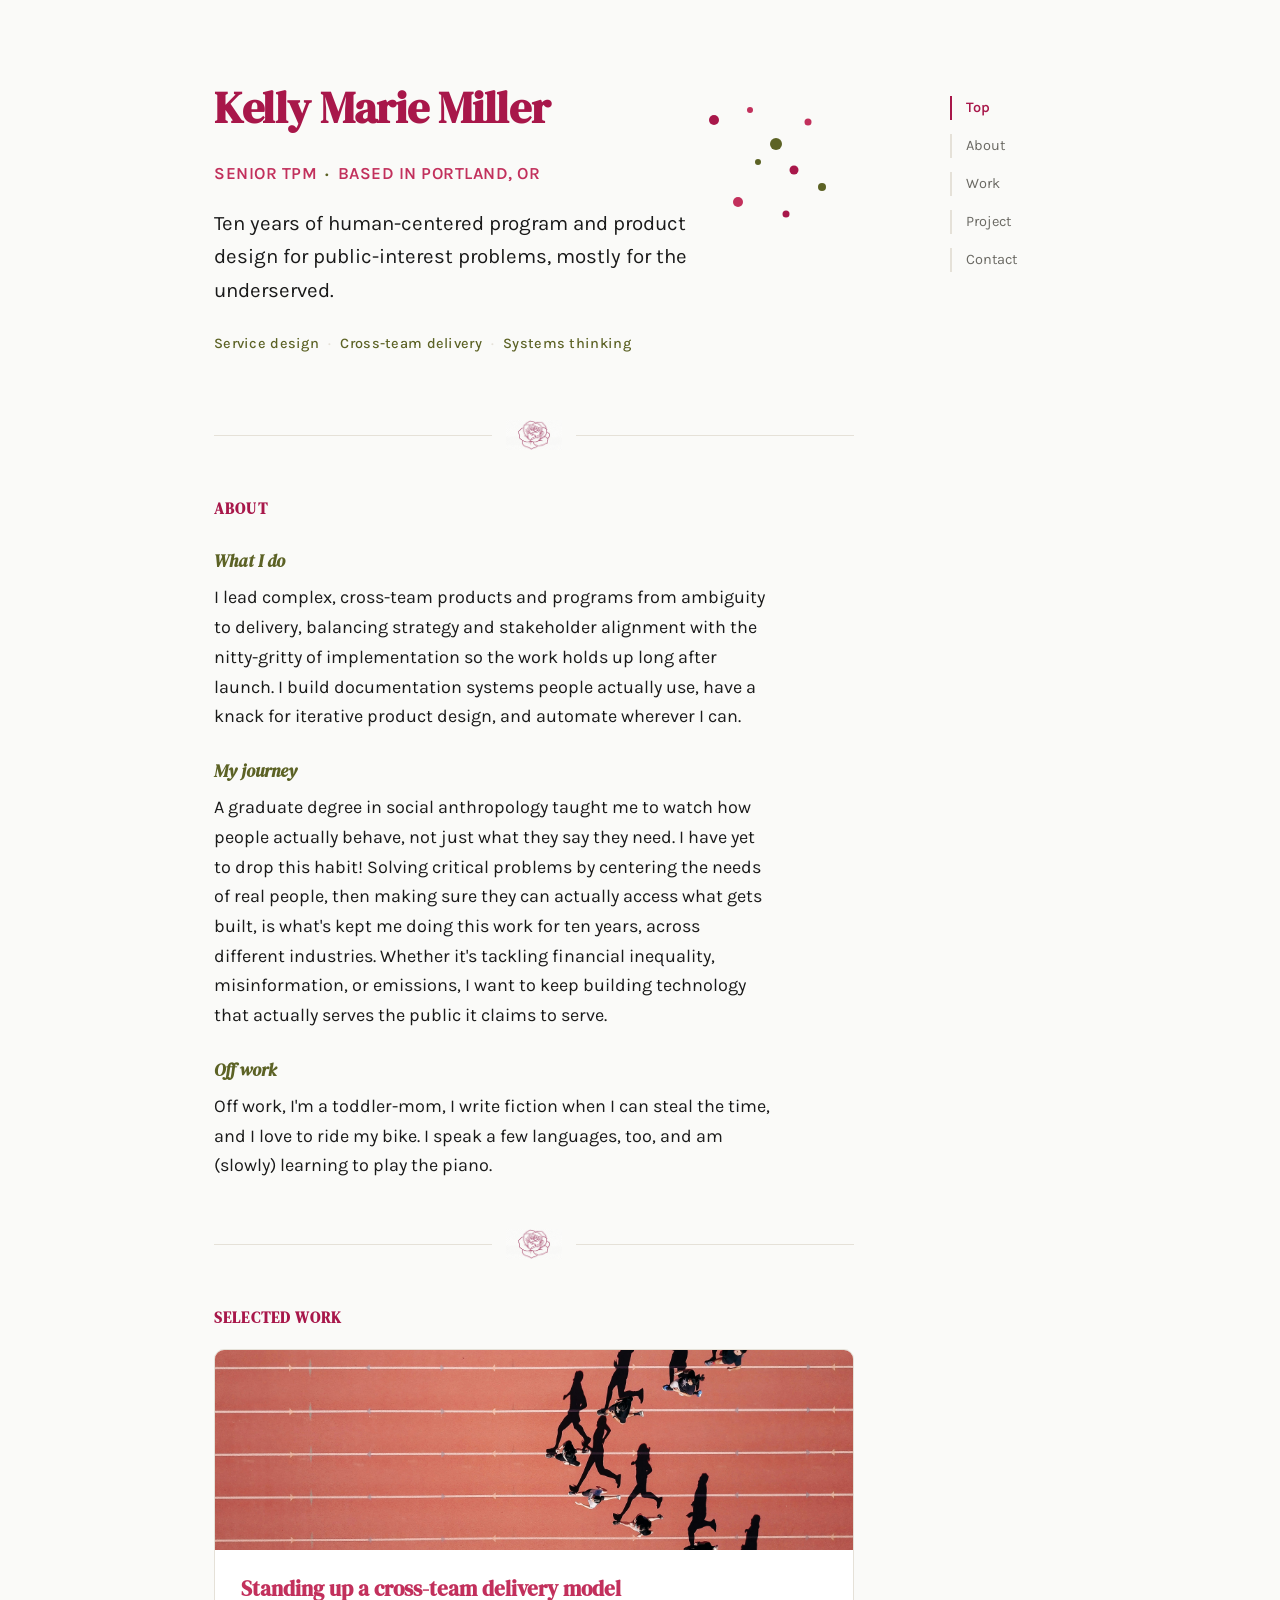
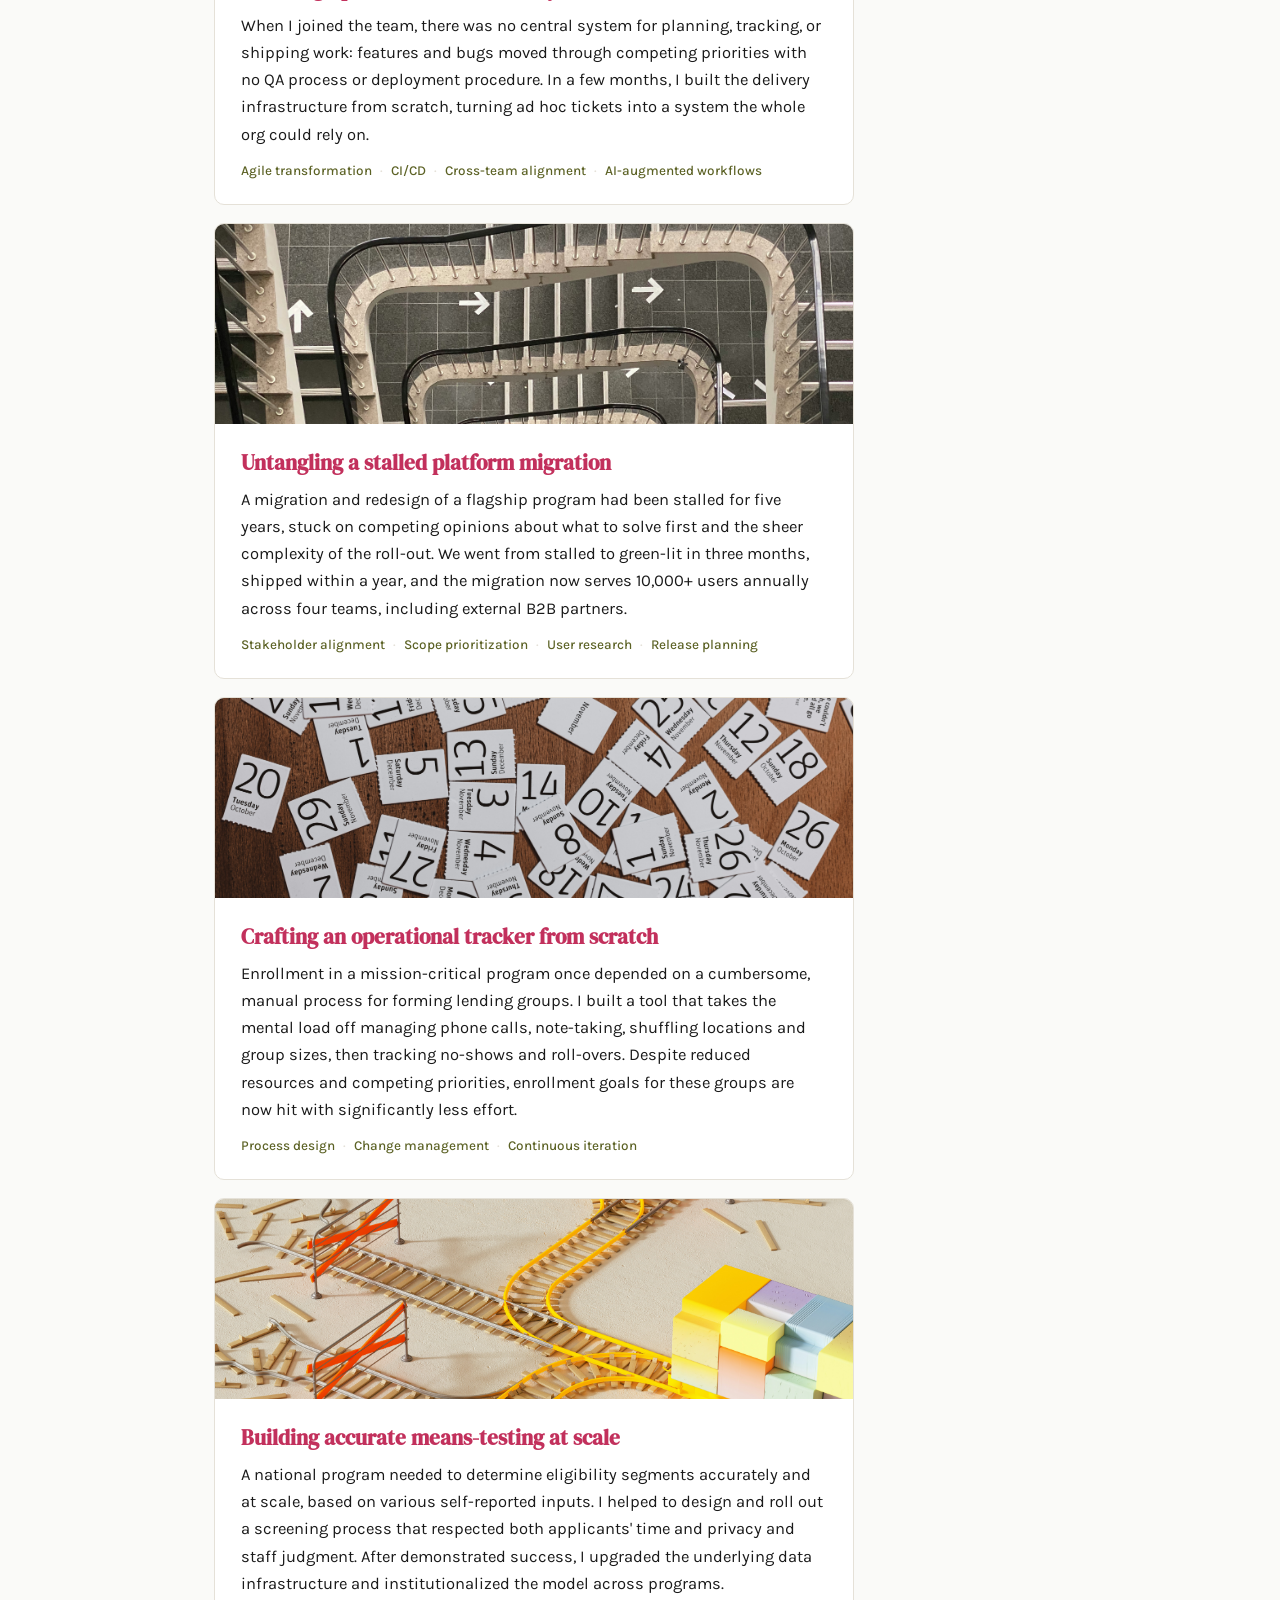
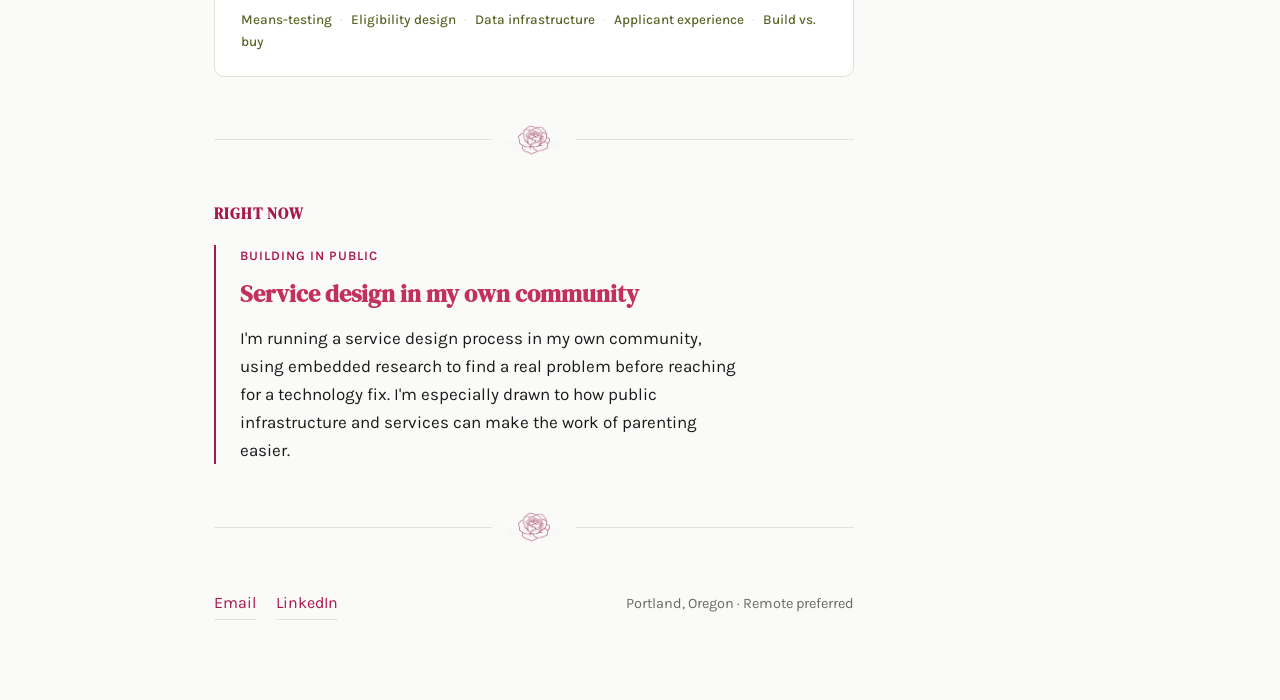
==== index.html @ aba67809 "Initial portfolio site" ====
<!DOCTYPE html>
<html lang="en">
<head>
  <meta charset="UTF-8">
  <meta name="viewport" content="width=device-width, initial-scale=1.0">
  <title>Kelly Marie Miller — Senior Technical Program Manager</title>
  <meta name="description" content="Senior Technical Program Manager specializing in civic tech, climate, and education. Based in Portland, Oregon.">

  <!-- Fonts -->
  <link rel="preconnect" href="https://fonts.googleapis.com">
  <link rel="preconnect" href="https://fonts.gstatic.com" crossorigin>
  <link href="https://fonts.googleapis.com/css2?family=DM+Serif+Display:ital@0;1&family=Karla:wght@400;500;600&display=swap" rel="stylesheet">

  <!-- Design tokens (colors, fonts, spacing) — edit this to retheme -->
  <link rel="stylesheet" href="css/tokens.css">

  <!-- Component styles — do not edit for content changes -->
  <link rel="stylesheet" href="css/styles.css">
</head>
<body>

<div class="layout-wrap">

  <!-- Main content -->
  <div class="page">

    <!-- Hero -->
    <section id="top" class="hero">

      <!-- Dot-connect animation -->
      <div class="hero-visual-slot" aria-hidden="true">
        <svg viewBox="0 0 160 150" fill="none" id="sketch-svg">
          <path id="sketch-path"
            d="M 16 28 L 52 18 L 78 52 L 110 30 L 96 78 L 60 70 L 40 110 L 88 122 L 124 95"
            fill="none" stroke="#A8174A" stroke-width="2" stroke-linecap="round" stroke-linejoin="round"
            stroke-dasharray="520" stroke-dashoffset="520"></path>
          <circle cx="16"  cy="28"  r="5"   fill="#A8174A"></circle>
          <circle cx="52"  cy="18"  r="3"   fill="#C2305C"></circle>
          <circle cx="78"  cy="52"  r="6"   fill="#5C6225"></circle>
          <circle cx="110" cy="30"  r="3.5" fill="#C2305C"></circle>
          <circle cx="96"  cy="78"  r="4.5" fill="#A8174A"></circle>
          <circle cx="60"  cy="70"  r="3"   fill="#5C6225"></circle>
          <circle cx="40"  cy="110" r="5"   fill="#C2305C"></circle>
          <circle cx="88"  cy="122" r="3.5" fill="#A8174A"></circle>
          <circle cx="124" cy="95"  r="4"   fill="#5C6225"></circle>
        </svg>
      </div>

      <div class="hero-text">
        <div class="hero-name"       id="hero-name"></div>
        <div class="hero-identity"   id="hero-identity"></div>
        <div class="hero-line"       id="hero-line"></div>
        <div class="hero-keywords"   id="hero-keywords"></div>
      </div>
    </section>

    <div class="rose-divider">
      <div class="rule-line"></div>
      <img src="assets/images/rose-divider.png" height="48" alt="" aria-hidden="true">
      <div class="rule-line"></div>
    </div>

    <!-- About -->
    <section id="about" class="section about-block">
      <div class="section-eyebrow">About</div>
      <div class="sub-eyebrow">What I do</div>
      <p id="about-what"></p>
      <div class="sub-eyebrow">My journey</div>
      <p id="about-journey"></p>
      <div class="sub-eyebrow">Off work</div>
      <p id="about-offwork"></p>
    </section>

    <div class="rose-divider">
      <div class="rule-line"></div>
      <img src="assets/images/rose-divider.png" height="48" alt="" aria-hidden="true">
      <div class="rule-line"></div>
    </div>

    <!-- Work -->
    <section id="work" class="section">
      <div class="section-eyebrow">Selected work</div>
      <div class="case-list" id="case-list"></div>
    </section>

    <div class="rose-divider">
      <div class="rule-line"></div>
      <img src="assets/images/rose-divider.png" height="48" alt="" aria-hidden="true">
      <div class="rule-line"></div>
    </div>

    <!-- Project -->
    <section id="project" class="section">
      <div class="section-eyebrow">Right now</div>
      <div class="project-block">
        <div class="project-label" id="project-label"></div>
        <div class="project-title" id="project-title"></div>
        <div class="project-desc"  id="project-desc"></div>
      </div>
    </section>

    <div class="rose-divider">
      <div class="rule-line"></div>
      <img src="assets/images/rose-divider.png" height="48" alt="" aria-hidden="true">
      <div class="rule-line"></div>
    </div>

    <!-- Footer -->
    <section id="contact" class="footer">
      <div class="footer-links">
        <a id="footer-email"    href="#">Email</a>
        <a id="footer-linkedin" href="#" target="_blank" rel="noopener">LinkedIn</a>
      </div>
      <div class="footer-note" id="footer-note"></div>
    </section>

  </div>

  <!-- Side nav -->
  <nav class="side-nav" aria-label="Page sections">
    <div class="side-nav-inner">
      <a href="#top"     data-target="top"     class="current">Top</a>
      <a href="#about"   data-target="about">About</a>
      <a href="#work"    data-target="work">Work</a>
      <a href="#project" data-target="project">Project</a>
      <a href="#contact" data-target="contact">Contact</a>
    </div>
  </nav>

</div>

<!-- Modal -->
<div class="modal-overlay" id="modal-overlay" role="dialog" aria-modal="true" aria-labelledby="modal-title">
  <div class="modal">
    <button class="modal-close" id="modal-close" aria-label="Close">&times;</button>
    <div class="modal-image" id="modal-image">image or diagram</div>
    <div class="modal-body">
      <div class="modal-title"   id="modal-title"></div>
      <div class="modal-context" id="modal-context"></div>
      <div class="modal-outcome" id="modal-outcome"></div>
      <ul  class="modal-details" id="modal-details"></ul>
      <div class="modal-tags"    id="modal-tags"></div>
    </div>
  </div>
</div>

<!-- Content: edit this file to update all copy -->
<script src="js/content.js"></script>

<!-- App logic: do not edit -->
<script src="js/main.js"></script>

</body>
</html>
---- css/tokens.css ----
/*
  tokens.css
  ──────────
  All design decisions live here.
  Edit this file to update colors, fonts, or spacing across the entire site.
  Never edit values directly in styles.css.

  Color system: three-tier hierarchy encodes structural meaning, not decoration.
    accent-1  Top-level section headers (About, Selected Work, Right Now)
    accent-2  Nested headers (case titles, project title, hero identity line)
    accent-3  Sub-headers and inline keywords (What I do, tags, keywords)
    text      Body prose — always near-black, never colored
    text-muted  Supporting labels, context lines, footer note
*/

:root {
  /* Background */
  --bg:           #FAFAF8;  /* warm paper white */
  --card-bg:      #FFFFFF;

  /* Text */
  --text:         #1A1A1A;  /* near-black, 16.65:1 contrast on --bg */
  --text-muted:   #6B6A64;  /* 5.19:1 contrast on --bg */
  --hairline:     #E5E1D8;  /* borders, dividers */

  /* Accent tiers — all pass WCAG AA (4.5:1) on --bg */
  --accent-1:     #A8174A;  /* raspberry, primary    — 5.76:1 */
  --accent-2:     #C2305C;  /* raspberry mid, secondary — 4.55:1 */
  --accent-3:     #5C6225;  /* muted olive, tertiary  — 6.22:1 */

  /* Typography */
  --font-display: 'DM Serif Display', serif;
  --font-body:    'Karla', sans-serif;

  /* Spacing scale */
  --space-xs:     8px;
  --space-sm:     16px;
  --space-md:     24px;
  --space-lg:     48px;
  --space-xl:     72px;

  /* Layout */
  --max-width:    900px;
  --content-width: 680px;
}
---- css/styles.css ----
/*
  styles.css
  ──────────
  Layout and component styles.
  All values reference tokens from tokens.css.
  Do not hardcode colors, fonts, or spacing here.
*/

/* ── Reset ─────────────────────────────────────────────── */
*, *::before, *::after { margin: 0; padding: 0; box-sizing: border-box; }

/* ── Base ───────────────────────────────────────────────── */
body {
  background: var(--bg);
  color: var(--text);
  font-family: var(--font-body);
  line-height: 1.65;
}

/* ── Layout ─────────────────────────────────────────────── */
.layout-wrap {
  max-width: var(--max-width);
  margin: 0 auto;
  display: flex;
  gap: var(--space-xl);
}

.page {
  flex: 1;
  min-width: 0;
  padding: 0 var(--space-md);
}

/* ── Side nav ───────────────────────────────────────────── */
.side-nav {
  width: 140px;
  flex-shrink: 0;
  padding-top: 96px;
}

.side-nav-inner {
  position: sticky;
  top: 24px;
  display: flex;
  flex-direction: column;
  gap: 14px;
}

.side-nav a {
  font-size: 14.5px;
  color: var(--text-muted);
  text-decoration: none;
  padding-left: 14px;
  border-left: 2px solid var(--hairline);
  transition: color 0.2s ease, border-color 0.2s ease;
}

.side-nav a.current {
  color: var(--accent-1);
  border-left-color: var(--accent-1);
  font-weight: 600;
}

.side-nav a:focus-visible {
  outline: 2px solid var(--accent-1);
  outline-offset: 2px;
}

/* ── Rose divider ───────────────────────────────────────── */
.rose-divider {
  display: flex;
  align-items: center;
  margin: 0;
}

.rose-divider .rule-line {
  flex: 1;
  height: 1px;
  background: var(--hairline);
}

.rose-divider img {
  flex-shrink: 0;
  width: 56px;
  height: auto;
  margin: 0 14px;
  opacity: 0.70;
  display: block;
}

/* ── Hero ───────────────────────────────────────────────── */
.hero {
  padding: var(--space-xl) 0 64px;
  position: relative;
}

.hero-text {
  position: relative;
  z-index: 2;
  max-width: 540px;
}

.hero-name {
  font-family: var(--font-display);
  font-weight: 600;
  color: var(--accent-1);
  font-size: 44px;
  letter-spacing: -0.01em;
  margin-bottom: 14px;
}

.hero-identity {
  font-size: 17px;
  color: var(--accent-2);
  letter-spacing: 0.03em;
  text-transform: uppercase;
  font-weight: 600;
  margin-bottom: 20px;
}

.hero-identity .dot { margin: 0 8px; color: var(--accent-3); font-weight: 700; }

.hero-line {
  font-size: 20.5px;
  color: var(--text);
}

.hero-line .accent-word {
  color: var(--accent-1);
  font-style: italic;
  font-family: var(--font-display);
}

.hero-keywords {
  margin-top: var(--space-md);
  font-size: 14.5px;
  font-weight: 500;
  color: var(--accent-3);
  letter-spacing: 0.02em;
}

.hero-keywords .sep { margin: 0 9px; color: var(--hairline); }

/* ── Hero animation ─────────────────────────────────────── */
.hero-visual-slot {
  display: block;
  position: absolute;
  right: -4px;
  top: 92px;
  width: 160px;
  height: 150px;
  z-index: 1;
}

.hero-visual-slot svg { width: 100%; height: 100%; }

/* ── Sections ───────────────────────────────────────────── */
.section { padding: var(--space-lg) 0; }

.section-eyebrow {
  font-family: var(--font-display);
  font-size: 14.5px;
  color: var(--accent-1);
  letter-spacing: 0.08em;
  text-transform: uppercase;
  margin-bottom: 18px;
  font-weight: 600;
}

/* ── About ──────────────────────────────────────────────── */
.about-block p {
  font-size: 18px;
  margin-bottom: 12px;
  max-width: 560px;
}

.about-block p:last-child { margin-bottom: 0; }

.sub-eyebrow {
  font-family: var(--font-display);
  font-style: italic;
  font-weight: 600;
  color: var(--accent-3);
  font-size: 16.5px;
  margin: 26px 0 8px;
}

.sub-eyebrow:first-of-type { margin-top: 0; }

/* ── Case study cards ───────────────────────────────────── */
.case-list {
  display: flex;
  flex-direction: column;
  gap: 18px;
}

.case-card {
  background: var(--card-bg);
  border: 1px solid var(--hairline);
  border-radius: 10px;
  overflow: hidden;
  display: flex;
  flex-direction: column;
  transition: border-color 0.2s ease;
  cursor: pointer;
}

.case-card:hover,
.case-card:focus-within { border-color: var(--accent-1); }

.case-card:focus-visible { outline: 2px solid var(--accent-1); outline-offset: 2px; }

.case-image {
  width: 100%;
  height: 200px;
  flex-shrink: 0;
  background: linear-gradient(135deg, var(--hairline), #F0EDE5);
  display: flex;
  align-items: center;
  justify-content: center;
  font-size: 11px;
  color: var(--text-muted);
  text-align: center;
  padding: 0;
  overflow: hidden;
}

.case-image img { width: 100%; height: 100%; object-fit: cover; }

.case-body { padding: 22px 26px; flex: 1; }

.case-title {
  font-family: var(--font-display);
  font-weight: 600;
  color: var(--accent-2);
  font-size: 21px;
  margin-bottom: 5px;
}

.case-context {
  font-size: 15px;
  color: var(--text-muted);
  margin-bottom: 11px;
}

.case-outcome {
  font-size: 16.5px;
  margin-bottom: 12px;
  color: var(--text);
}

.case-tags { font-size: 13.5px; font-weight: 500; color: var(--accent-3); }
.case-tags .sep { margin: 0 8px; color: var(--hairline); }

/* ── Project block ──────────────────────────────────────── */
.project-block {
  border-left: 2px solid var(--accent-1);
  padding-left: var(--space-md);
}

.project-label {
  font-size: 13px;
  letter-spacing: 0.08em;
  text-transform: uppercase;
  color: var(--accent-1);
  margin-bottom: 8px;
  font-weight: 600;
}

.project-title {
  font-family: var(--font-display);
  font-weight: 600;
  color: var(--accent-2);
  font-size: 24px;
  margin-bottom: 10px;
}

.project-desc { font-size: 17px; max-width: 500px; color: var(--text); }

/* ── Footer ─────────────────────────────────────────────── */
.footer {
  padding: var(--space-lg) 0 80px;
  display: flex;
  justify-content: space-between;
  align-items: baseline;
  flex-wrap: wrap;
  gap: var(--space-sm);
}

.footer-links { display: flex; gap: 20px; font-size: 16px; }

.footer-links a {
  color: var(--accent-1);
  text-decoration: none;
  border-bottom: 1px solid var(--hairline);
  padding-bottom: 2px;
  transition: border-color 0.2s ease;
}

.footer-links a:hover { border-color: var(--accent-1); }

.footer-links a:focus-visible {
  outline: 2px solid var(--accent-1);
  outline-offset: 2px;
}

.footer-note { font-size: 14.5px; color: var(--text-muted); }

/* ── Modal ──────────────────────────────────────────────── */
.modal-overlay {
  display: none;
  position: fixed;
  inset: 0;
  z-index: 100;
  background: rgba(26,26,26,0.55);
  backdrop-filter: blur(2px);
  align-items: center;
  justify-content: center;
  padding: var(--space-md);
}

.modal-overlay.open { display: flex; }

.modal {
  background: var(--card-bg);
  border-radius: 12px;
  max-width: 640px;
  width: 100%;
  max-height: 88vh;
  overflow-y: auto;
  box-shadow: 0 24px 64px rgba(0,0,0,0.18);
  position: relative;
}

.modal-image {
  width: 100%;
  height: 180px;
  background: linear-gradient(135deg, var(--hairline), #F0EDE5);
  display: flex;
  align-items: center;
  justify-content: center;
  font-size: 13px;
  color: var(--text-muted);
  border-radius: 12px 12px 0 0;
  overflow: hidden;
}

.modal-image img { width: 100%; height: 100%; object-fit: cover; }

.modal-body { padding: 20px 26px 26px; }

.modal-title {
  font-family: var(--font-display);
  font-weight: 600;
  color: var(--accent-2);
  font-size: 19px;
  margin-bottom: 4px;
}

.modal-context { display: none; }
.modal-outcome { font-size: 14.5px; color: var(--text); margin-bottom: 12px; }

.modal-details { list-style: none; padding: 0; margin-bottom: 14px; }

.modal-details li {
  font-size: 13.5px;
  color: var(--text);
  padding: 4px 0 4px 14px;
  position: relative;
}

.modal-details li::before {
  content: "–";
  position: absolute;
  left: 0;
  color: var(--accent-1);
}

.modal-tags { font-size: 12px; font-weight: 500; color: var(--accent-3); }

.modal-close {
  position: absolute;
  top: 12px;
  right: 14px;
  background: rgba(0,0,0,0.45);
  border: none;
  font-size: 32px;
  color: #fff;
  cursor: pointer;
  line-height: 1;
  padding: 2px 10px 4px;
  border-radius: 6px;
  transition: background 0.15s ease;
  z-index: 10;
}

.modal-close:hover { background: rgba(0,0,0,0.70); }

/* ── Responsive ─────────────────────────────────────────── */
@media (max-width: 760px) {
  .side-nav { display: none; }

  .hero-visual-slot { display: none; }
  .hero-name { font-size: 36px; }
  .hero-identity { font-size: 13px; }
  .hero-line { font-size: 17.5px; }
  .hero-keywords { font-size: 13px; }

  .section-eyebrow { font-size: 13px; }
  .about-block p { font-size: 16.5px; }
  .sub-eyebrow { font-size: 15px; }

  .case-image { height: 140px; }
  .case-title { font-size: 19px; }
  .case-context { font-size: 13.5px; }
  .case-outcome { font-size: 15.5px; }
  .case-tags { font-size: 12.5px; }

  .project-title { font-size: 21px; }
  .project-desc { font-size: 15.5px; }

  .footer-links { font-size: 15px; }
  .footer-note { font-size: 13.5px; }

  .modal-body { padding: 20px 20px 28px; }
  .modal-title { font-size: 19px; }
}
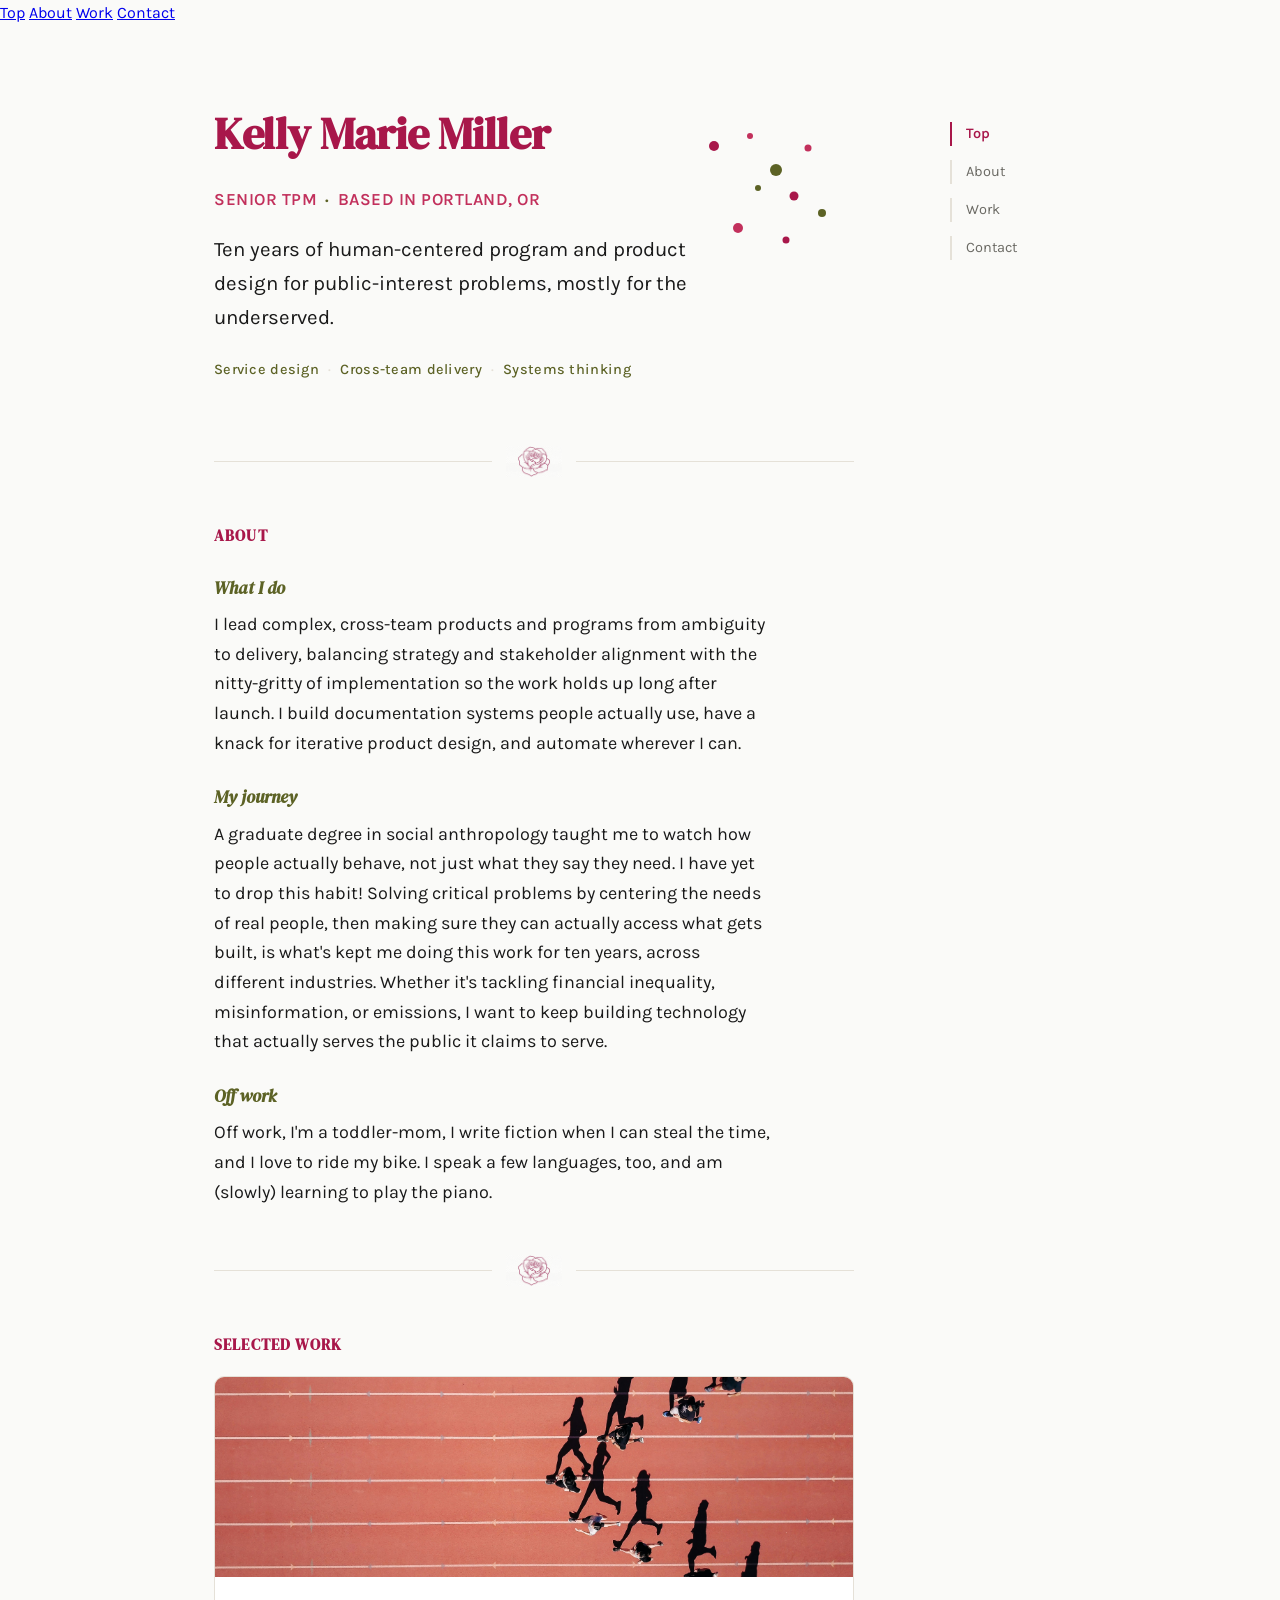
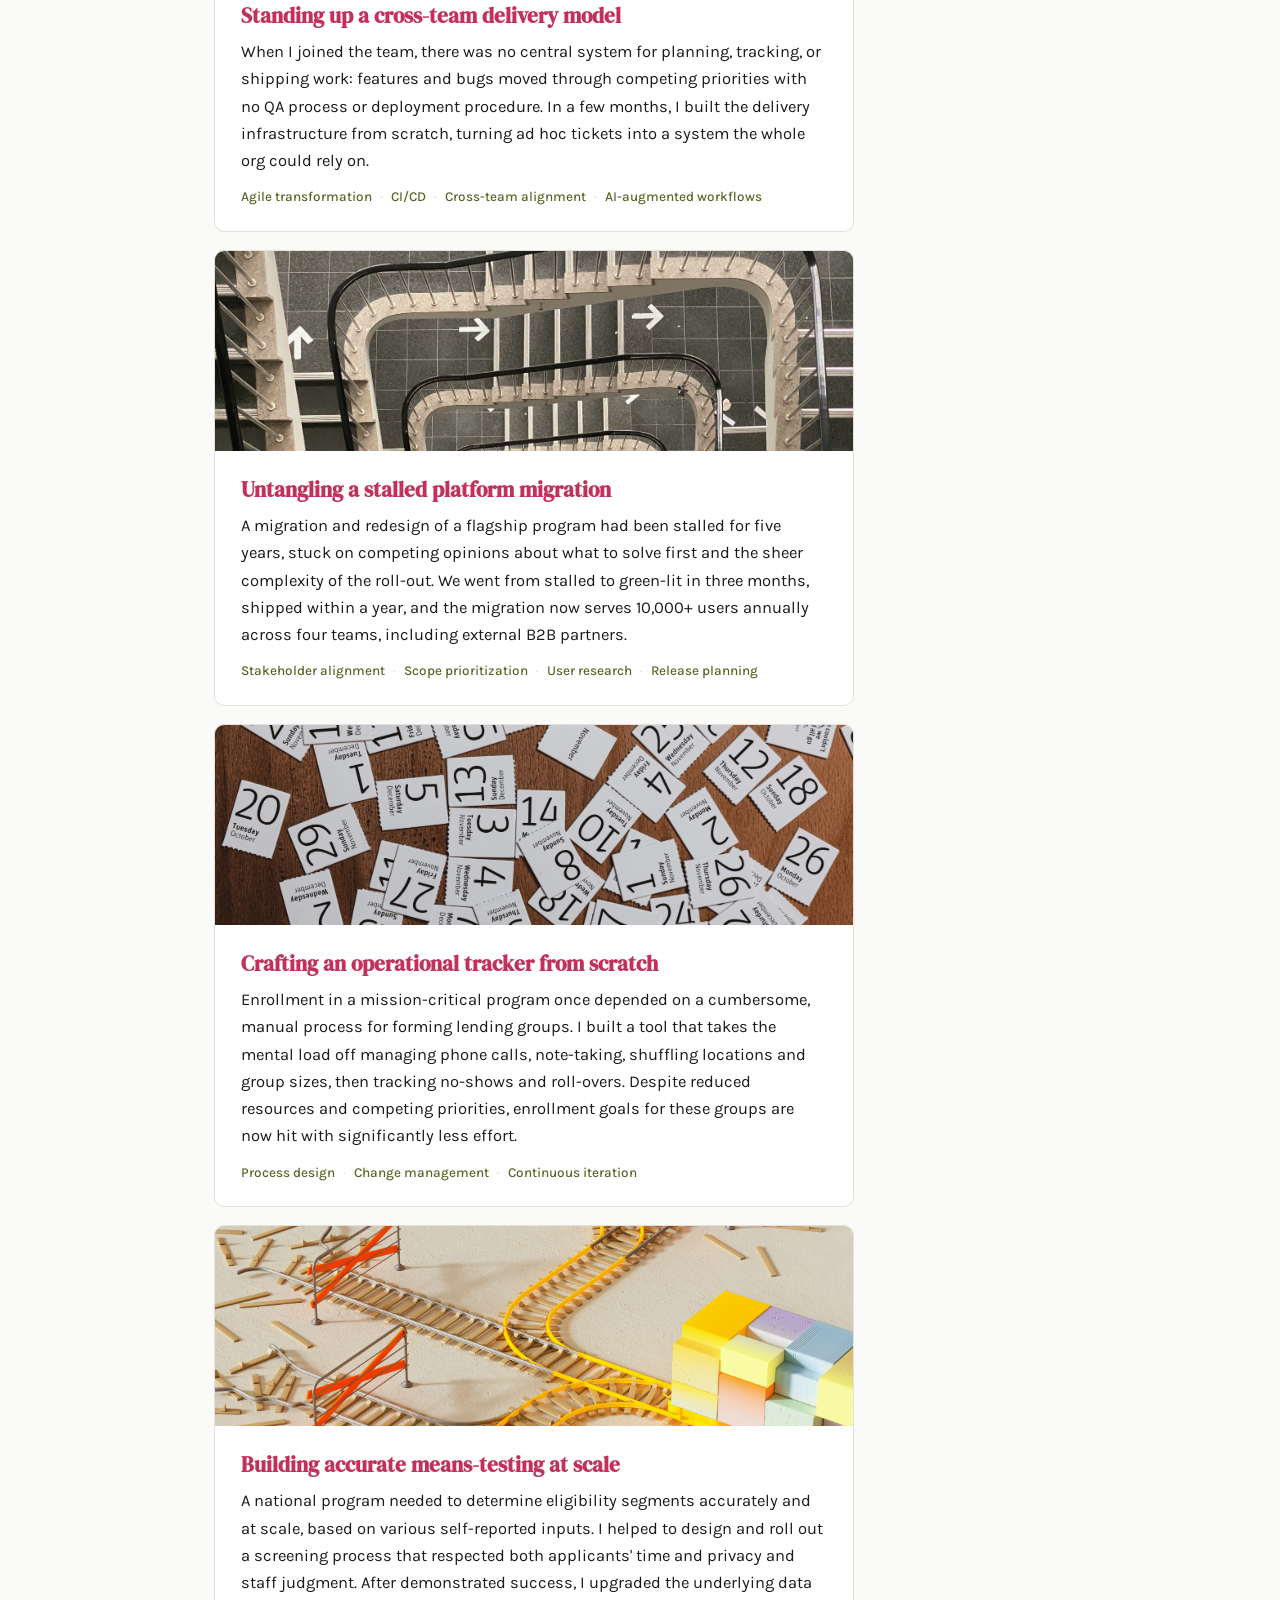
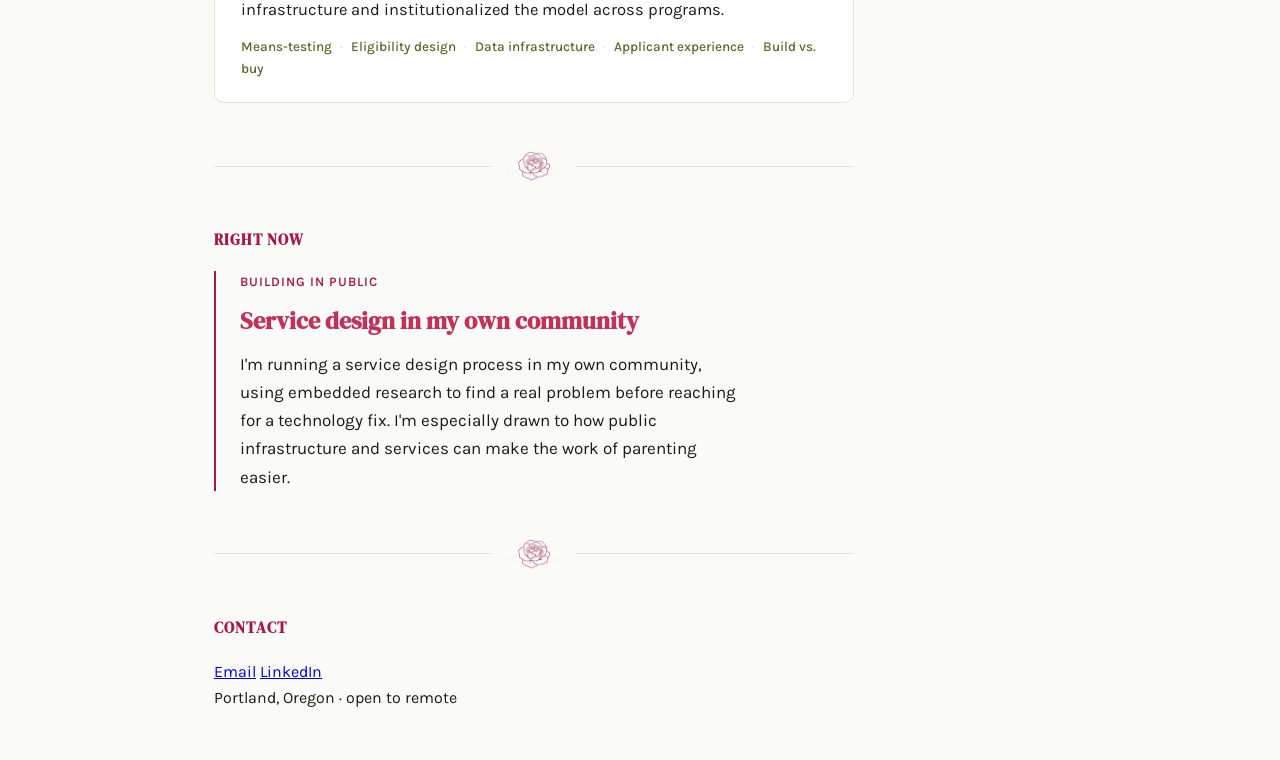
==== commit 168ea2bb: "Remove hidden content; make visual improvements; fix Contact nav highlight" ====
--- a/index.html
+++ b/index.html
@@ -18,6 +18,16 @@
   <link rel="stylesheet" href="css/styles.css">
 </head>
 <body>
+
+<!-- Mobile sticky nav -->
+<nav class="top-nav" aria-label="Page sections">
+  <div class="top-nav-inner">
+    <a href="#top"     data-target="top"     class="current">Top</a>
+    <a href="#about"   data-target="about">About</a>
+    <a href="#work"    data-target="work">Work</a>
+    <a href="#contact" data-target="contact">Contact</a>
+  </div>
+</nav>
 
 <div class="layout-wrap">
 
@@ -56,7 +66,7 @@
 
     <div class="rose-divider">
       <div class="rule-line"></div>
-      <img src="assets/images/rose-divider.png" height="48" alt="" aria-hidden="true">
+      <img src="assets/images/rose-divider.png" alt="" aria-hidden="true">
       <div class="rule-line"></div>
     </div>
 
@@ -73,7 +83,7 @@
 
     <div class="rose-divider">
       <div class="rule-line"></div>
-      <img src="assets/images/rose-divider.png" height="48" alt="" aria-hidden="true">
+      <img src="assets/images/rose-divider.png" alt="" aria-hidden="true">
       <div class="rule-line"></div>
     </div>
 
@@ -85,7 +95,7 @@
 
     <div class="rose-divider">
       <div class="rule-line"></div>
-      <img src="assets/images/rose-divider.png" height="48" alt="" aria-hidden="true">
+      <img src="assets/images/rose-divider.png" alt="" aria-hidden="true">
       <div class="rule-line"></div>
     </div>
 
@@ -101,18 +111,22 @@
 
     <div class="rose-divider">
       <div class="rule-line"></div>
-      <img src="assets/images/rose-divider.png" height="48" alt="" aria-hidden="true">
+      <img src="assets/images/rose-divider.png" alt="" aria-hidden="true">
       <div class="rule-line"></div>
     </div>
 
-    <!-- Footer -->
-    <section id="contact" class="footer">
-      <div class="footer-links">
-        <a id="footer-email"    href="#">Email</a>
-        <a id="footer-linkedin" href="#" target="_blank" rel="noopener">LinkedIn</a>
+    <!-- Contact -->
+    <section id="contact" class="section">
+      <div class="section-eyebrow">Contact</div>
+      <div class="contact-block">
+    <div class="contact-links">
+          <a id="contact-email" href="#">Email</a>
+          <a id="contact-linkedin" href="#" target="_blank" rel="noopener">LinkedIn</a>
+        </div>
+        <div class="contact-note" id="contact-note"></div>
       </div>
-      <div class="footer-note" id="footer-note"></div>
     </section>
+
 
   </div>
 
@@ -122,7 +136,6 @@
       <a href="#top"     data-target="top"     class="current">Top</a>
       <a href="#about"   data-target="about">About</a>
       <a href="#work"    data-target="work">Work</a>
-      <a href="#project" data-target="project">Project</a>
       <a href="#contact" data-target="contact">Contact</a>
     </div>
   </nav>
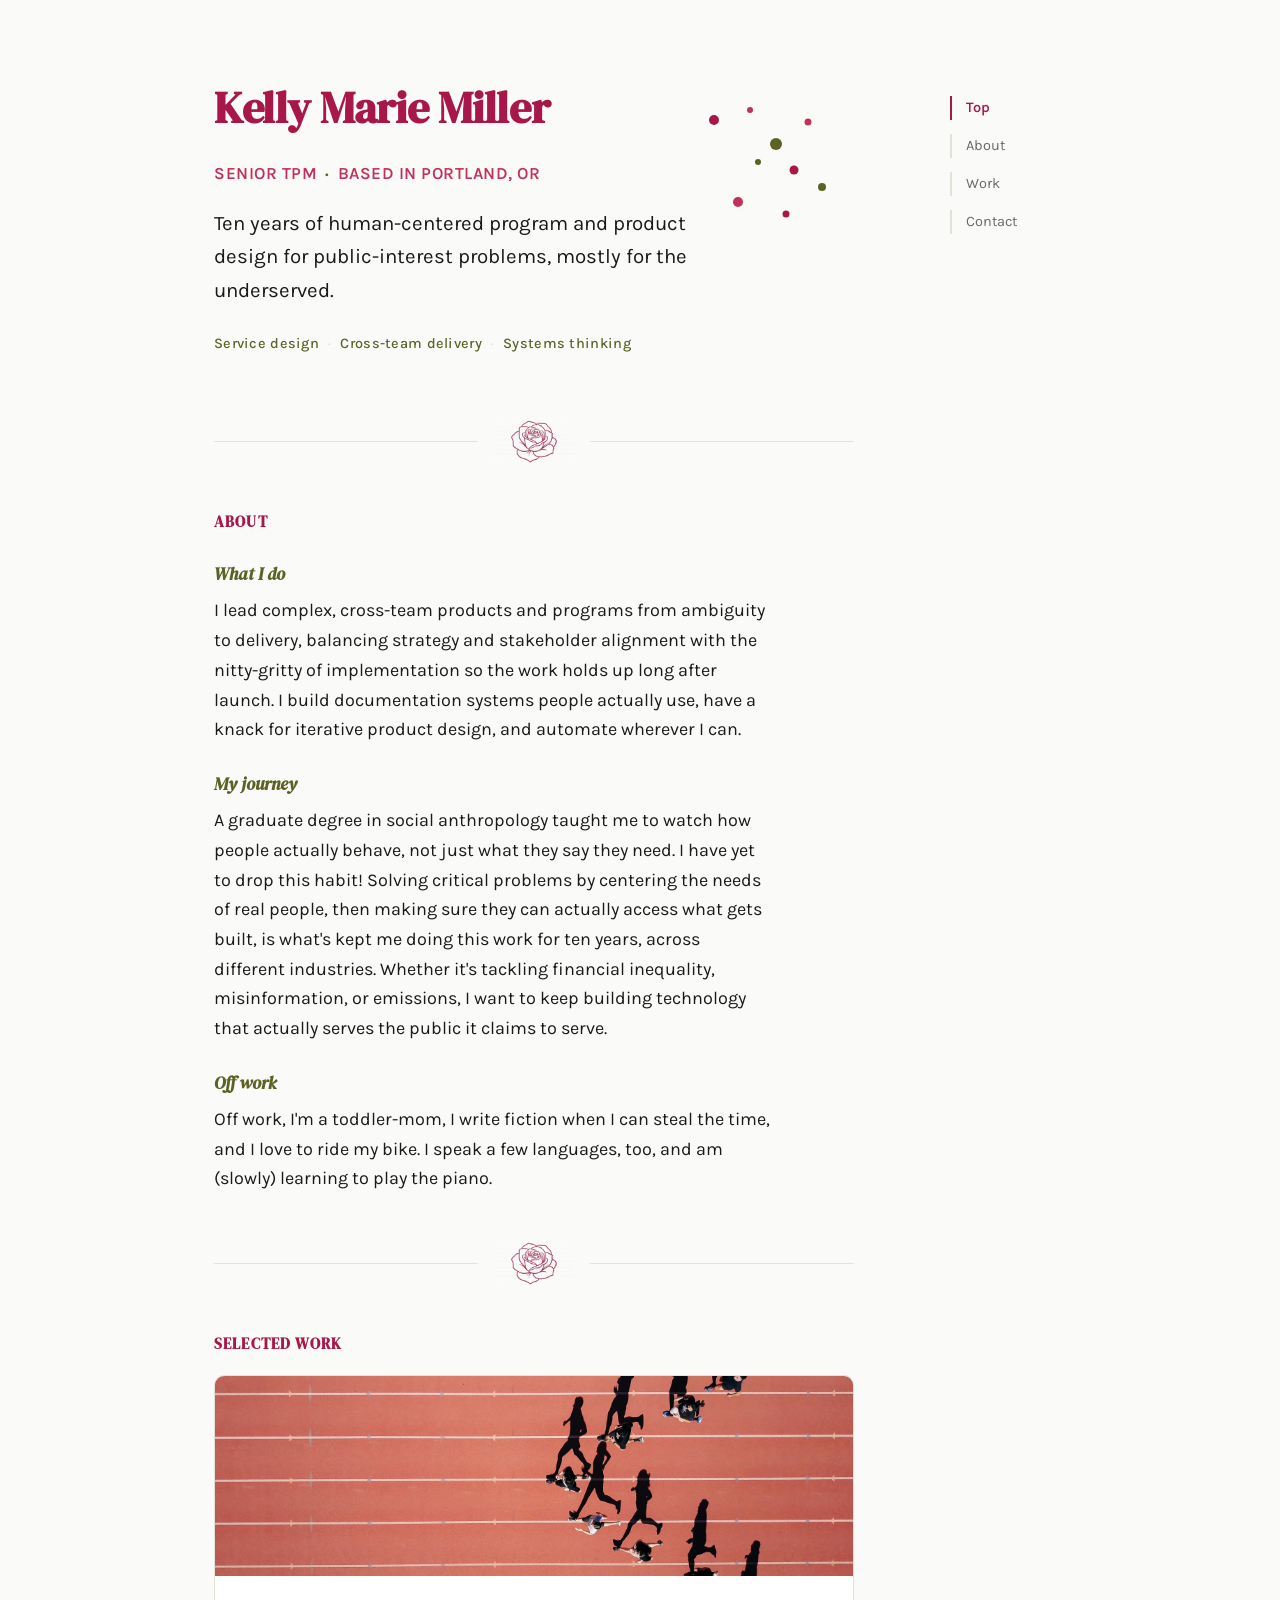
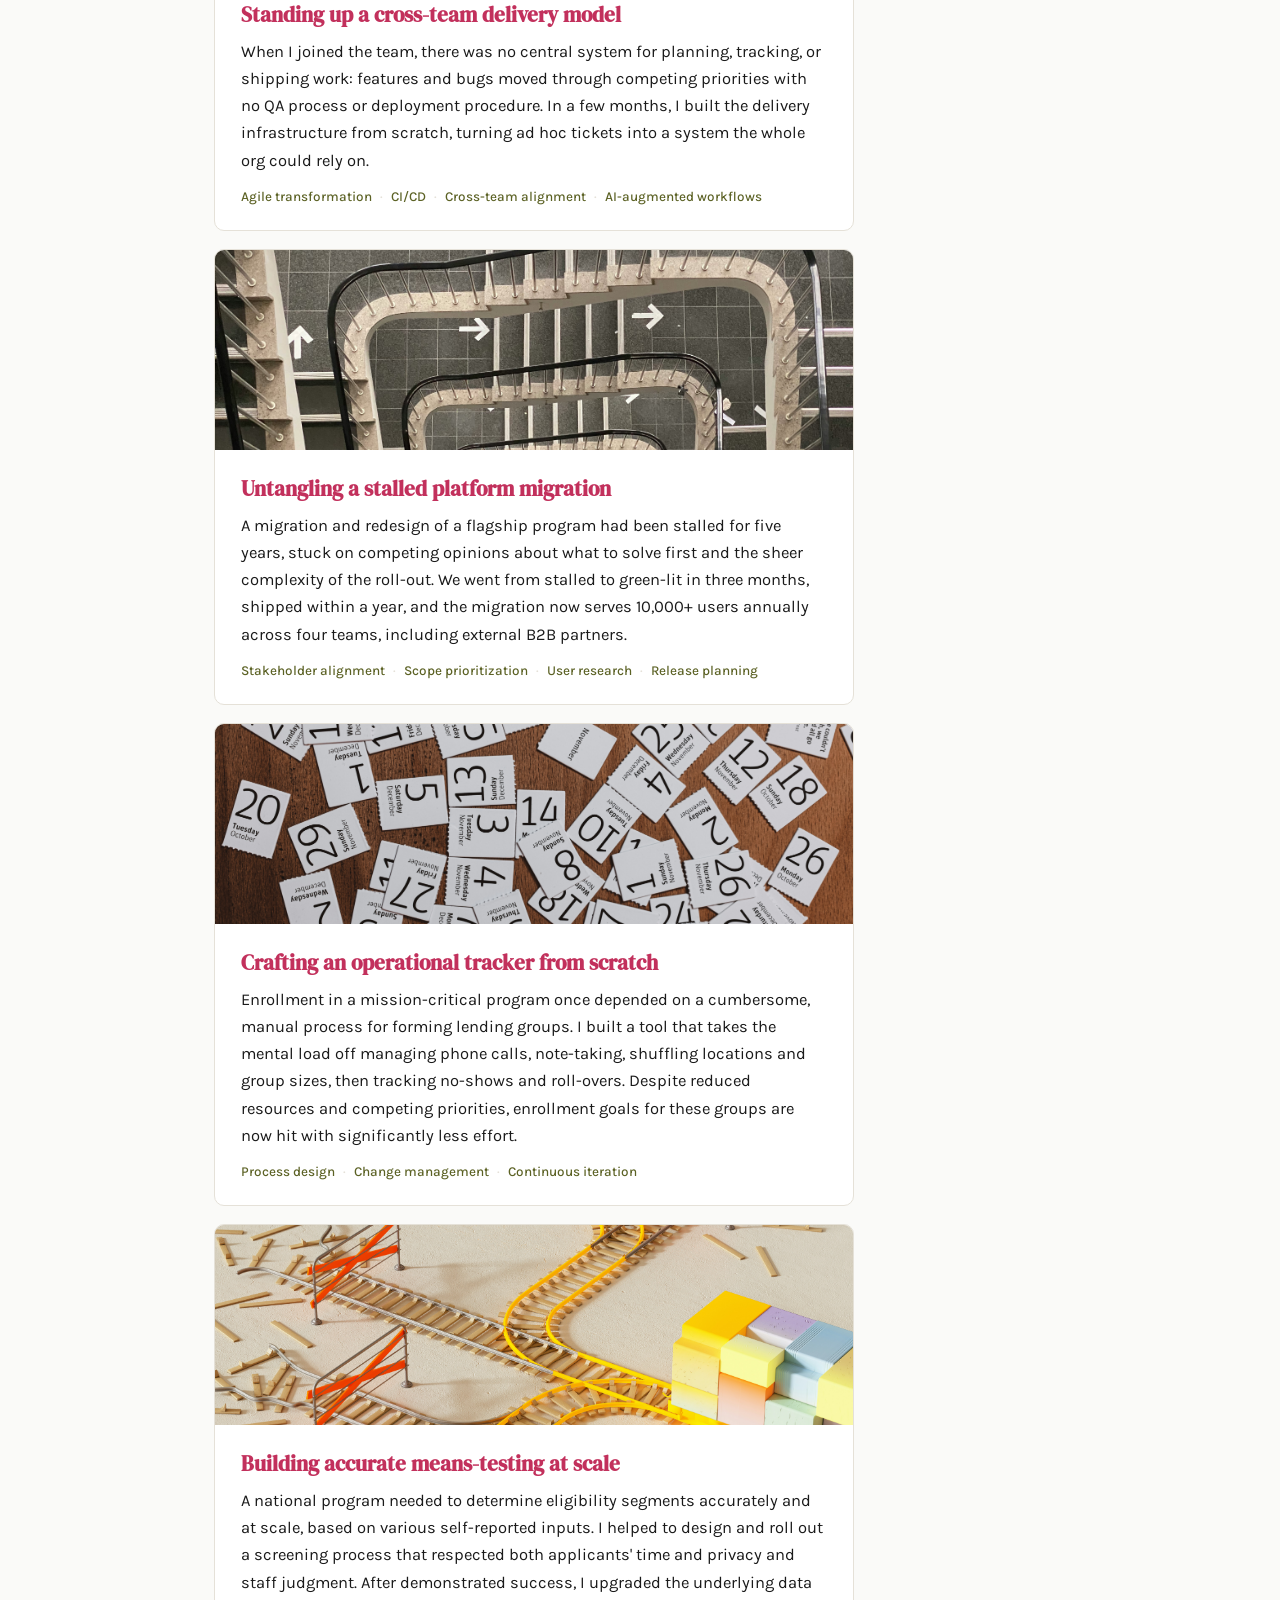
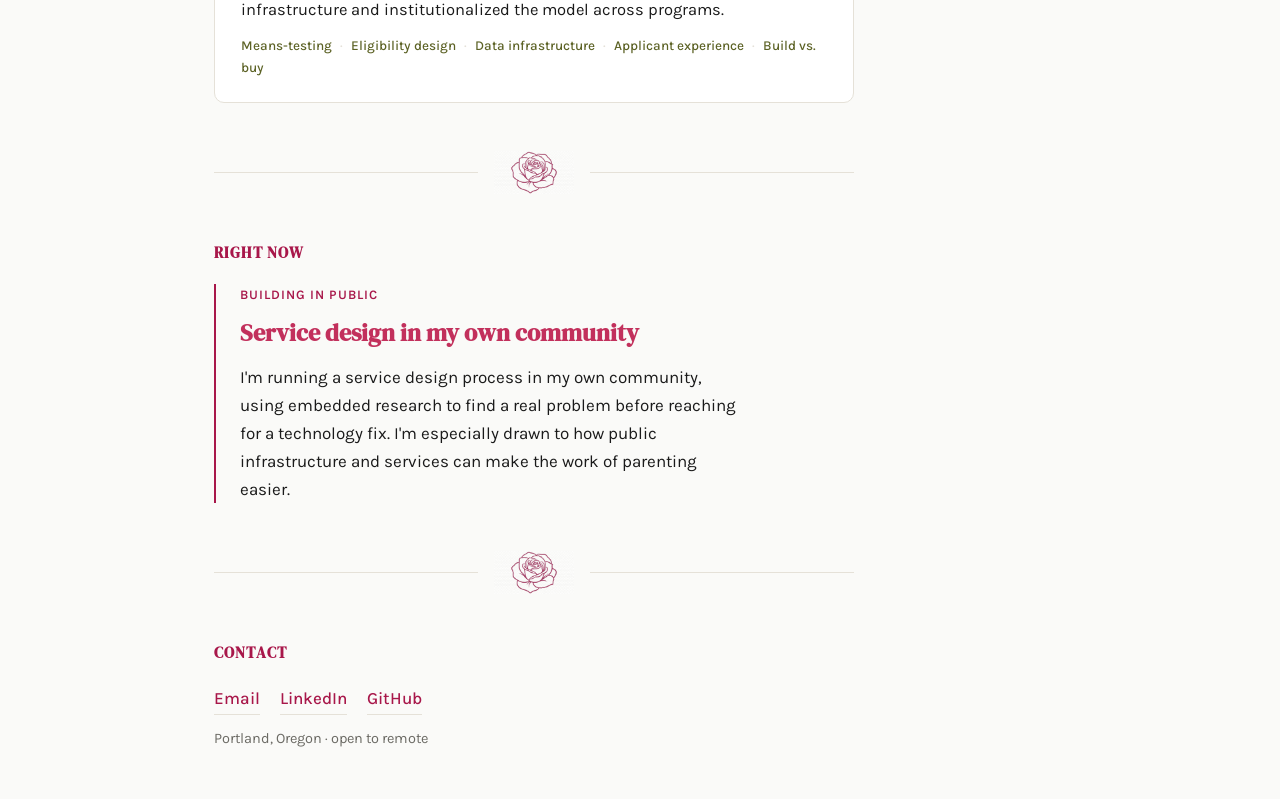
==== commit ef784121: "Add mobile nav styling and GitHub link to contact" ====
--- a/index.html
+++ b/index.html
@@ -122,6 +122,7 @@
     <div class="contact-links">
           <a id="contact-email" href="#">Email</a>
           <a id="contact-linkedin" href="#" target="_blank" rel="noopener">LinkedIn</a>
+          <a id="contact-github" href="#" target="_blank" rel="noopener">GitHub</a>
         </div>
         <div class="contact-note" id="contact-note"></div>
       </div>
--- a/css/styles.css
+++ b/css/styles.css
@@ -31,6 +31,47 @@
   padding: 0 var(--space-md);
 }
 
+/* ── Mobile top nav ─────────────────────────────────────── */
+.top-nav {
+  display: none;
+  position: fixed;
+  top: 0;
+  left: 0;
+  right: 0;
+  width: 100%;
+  z-index: 50;
+  background: var(--bg);
+  border-bottom: 1px solid var(--hairline);
+  padding: 0 var(--space-md);
+}
+
+.top-nav-inner {
+  display: flex;
+  gap: 0;
+  overflow-x: auto;
+  -webkit-overflow-scrolling: touch;
+  scrollbar-width: none;
+}
+
+.top-nav-inner::-webkit-scrollbar { display: none; }
+
+.top-nav a {
+  flex-shrink: 0;
+  font-size: 13.5px;
+  font-weight: 600;
+  color: var(--text-muted);
+  text-decoration: none;
+  padding: 14px 16px;
+  border-bottom: 2px solid transparent;
+  transition: color 0.2s ease, border-color 0.2s ease;
+  letter-spacing: 0.03em;
+}
+
+.top-nav a.current {
+  color: var(--accent-1);
+  border-bottom-color: var(--accent-1);
+}
+
 /* ── Side nav ───────────────────────────────────────────── */
 .side-nav {
   width: 140px;
@@ -81,10 +122,10 @@
 
 .rose-divider img {
   flex-shrink: 0;
-  width: 56px;
+  width: 80px;
   height: auto;
-  margin: 0 14px;
-  opacity: 0.70;
+  margin: 0 16px;
+  opacity: 0.80;
   display: block;
 }
 
@@ -276,6 +317,37 @@
 }
 
 .project-desc { font-size: 17px; max-width: 500px; color: var(--text); }
+
+/* ── Contact section ────────────────────────────────────── */
+.contact-block { max-width: 480px; }
+
+.contact-title {
+  font-family: var(--font-display);
+  font-weight: 600;
+  color: var(--accent-2);
+  font-size: 32px;
+  margin-bottom: 20px;
+}
+
+.contact-links {
+  display: flex;
+  gap: 20px;
+  margin-bottom: 12px;
+}
+
+.contact-links a {
+  color: var(--accent-1);
+  text-decoration: none;
+  font-size: 17px;
+  font-weight: 500;
+  border-bottom: 1px solid var(--hairline);
+  padding-bottom: 2px;
+  transition: border-color 0.2s ease;
+}
+
+.contact-links a:hover { border-color: var(--accent-1); }
+
+.contact-note { font-size: 14.5px; color: var(--text-muted); }
 
 /* ── Footer ─────────────────────────────────────────────── */
 .footer {
@@ -399,12 +471,16 @@
 /* ── Responsive ─────────────────────────────────────────── */
 @media (max-width: 760px) {
   .side-nav { display: none; }
+  .top-nav { display: block; }
+  body { padding-top: 49px; } /* height of fixed top nav */
 
   .hero-visual-slot { display: none; }
   .hero-name { font-size: 36px; }
   .hero-identity { font-size: 13px; }
   .hero-line { font-size: 17.5px; }
-  .hero-keywords { font-size: 13px; }
+  .hero-keywords { font-size: 13px; letter-spacing: 0; }
+  .hero-keywords .sep { margin: 0 6px; }
+  .hero-identity .dot { margin: 0 6px; font-size: 15px; }
 
   .section-eyebrow { font-size: 13px; }
   .about-block p { font-size: 16.5px; }
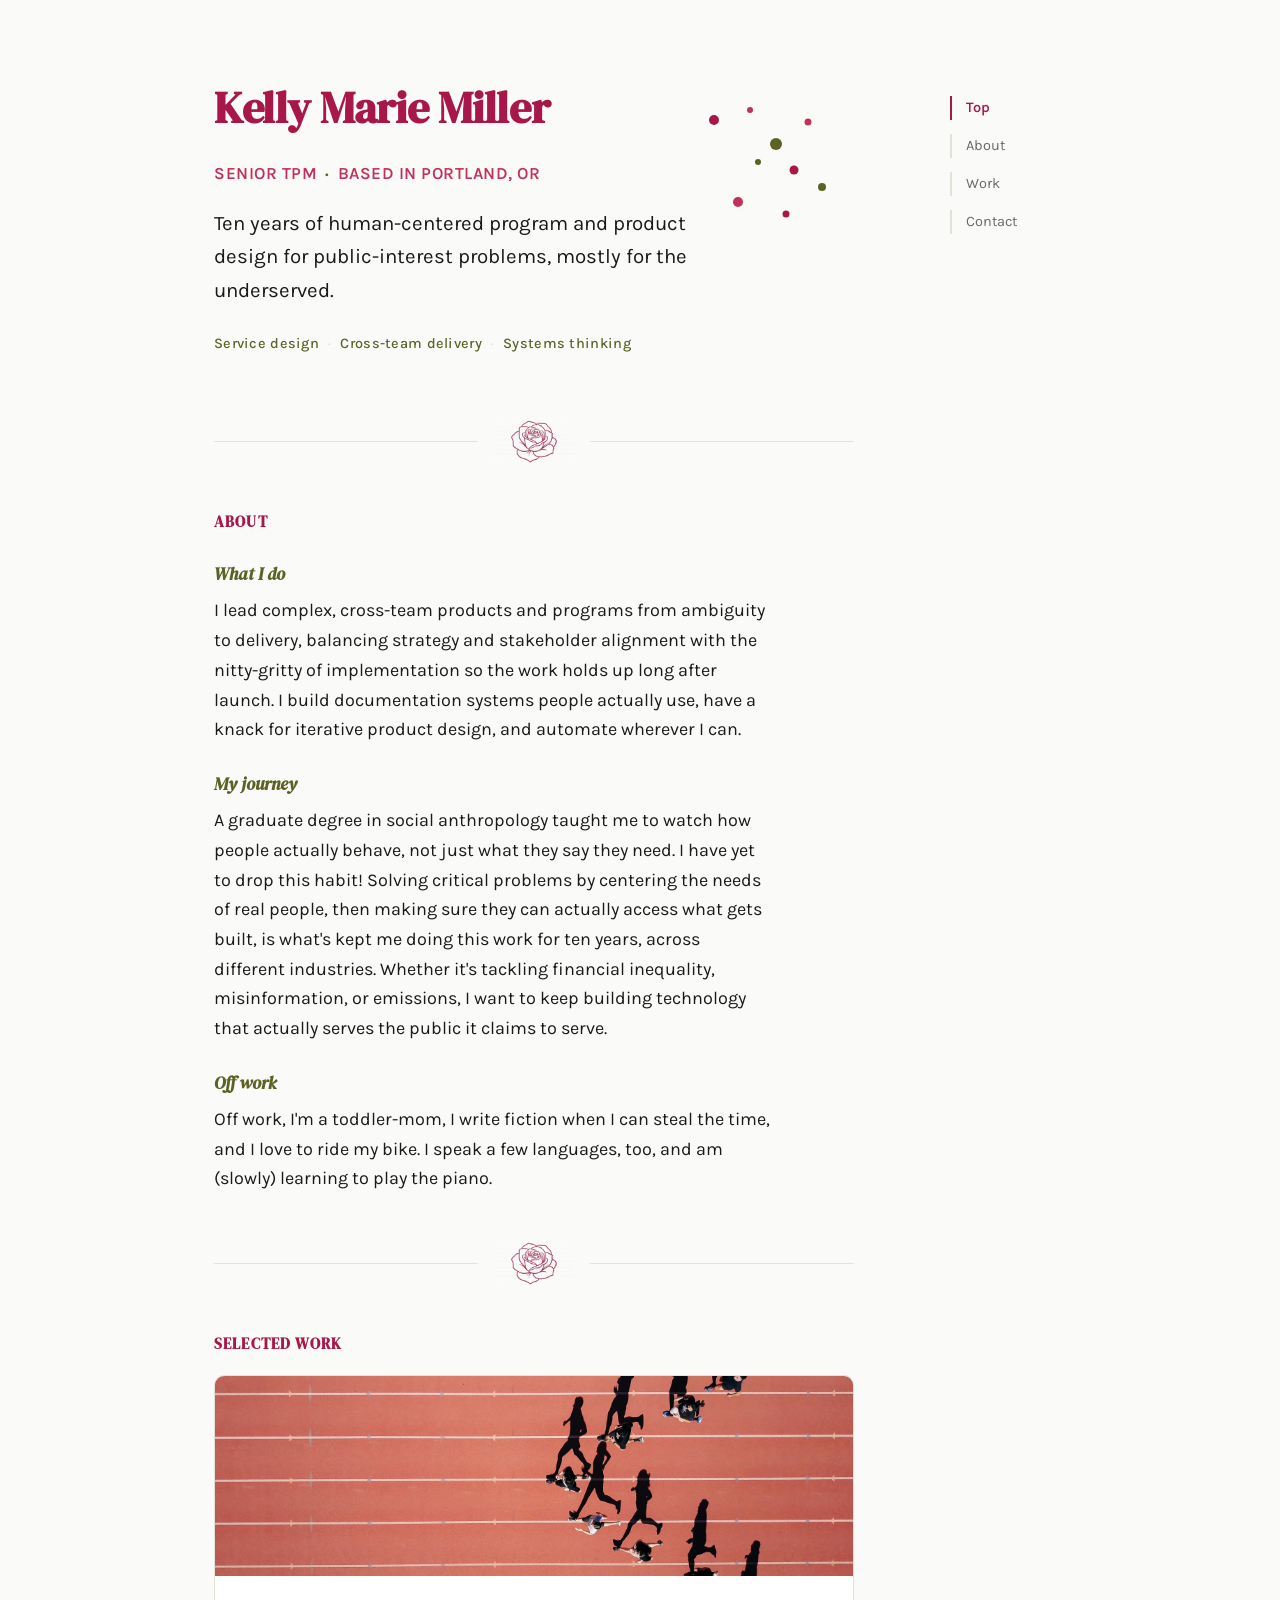
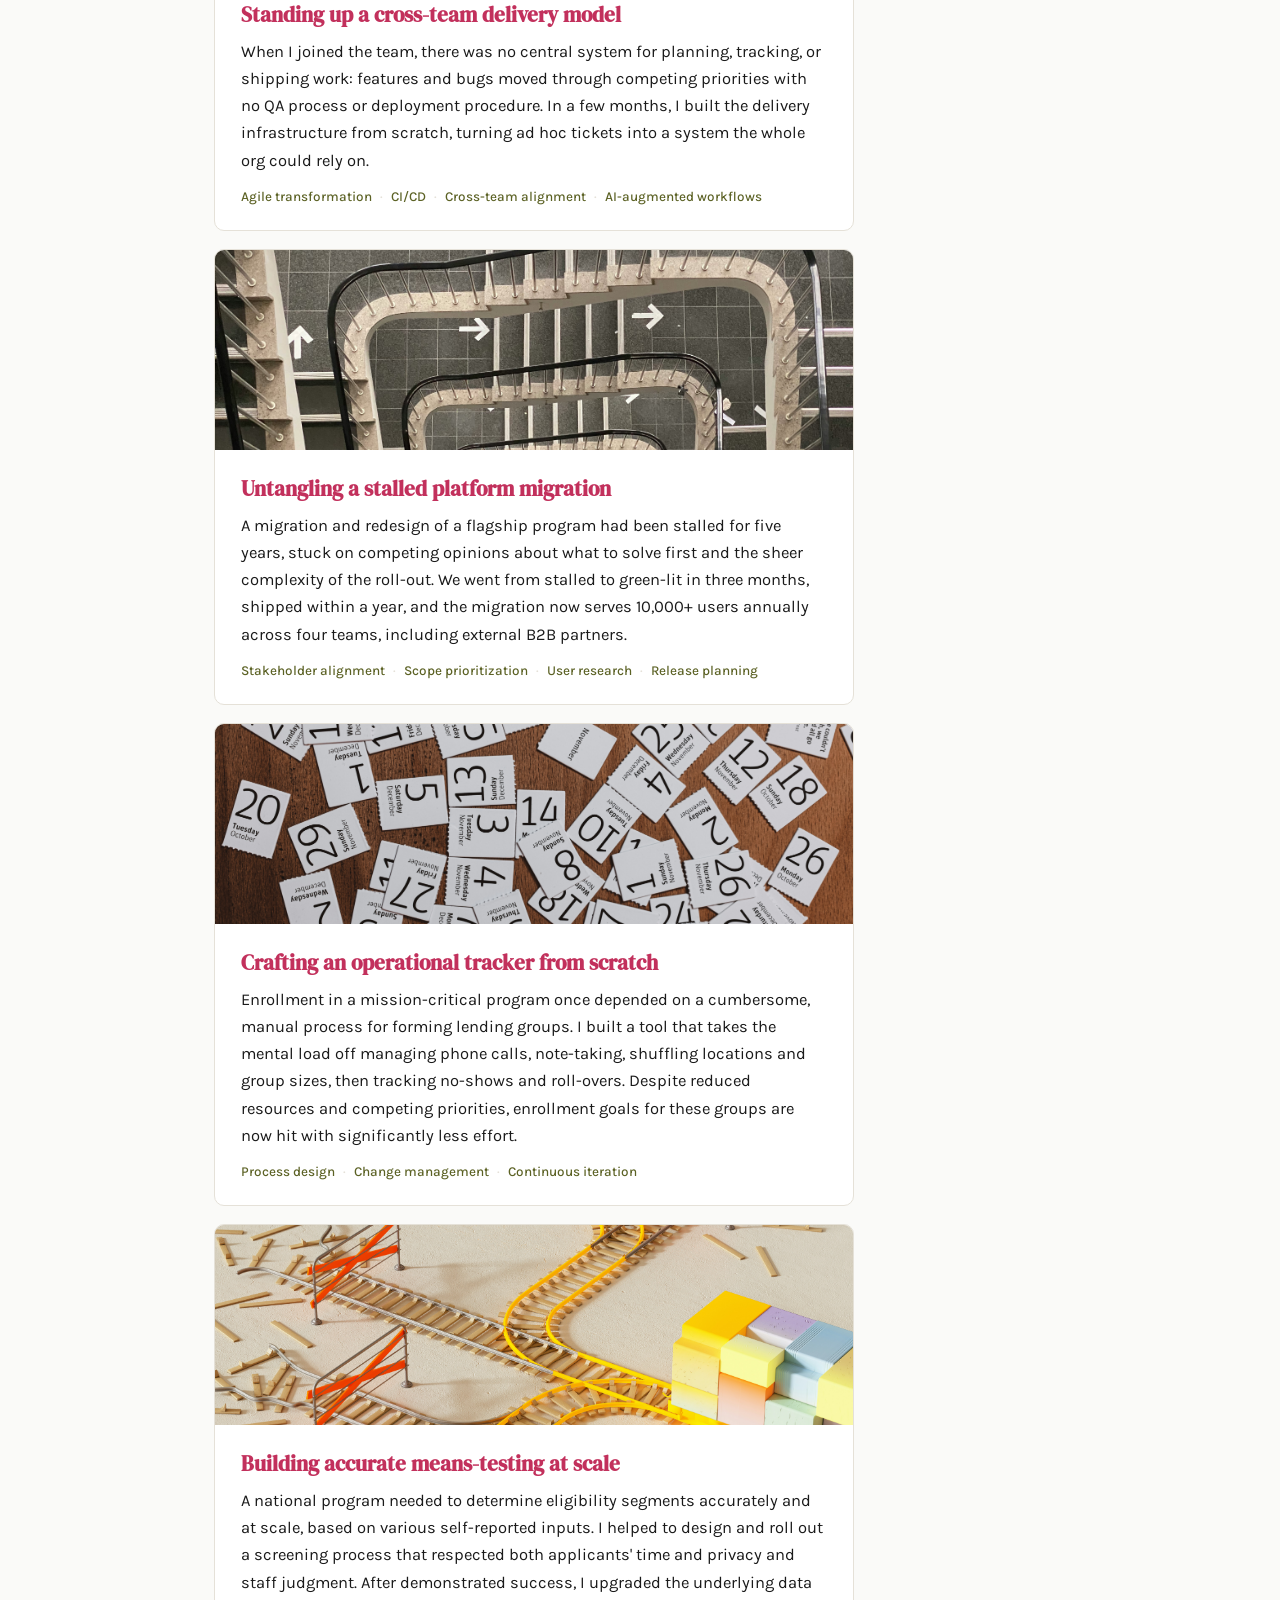
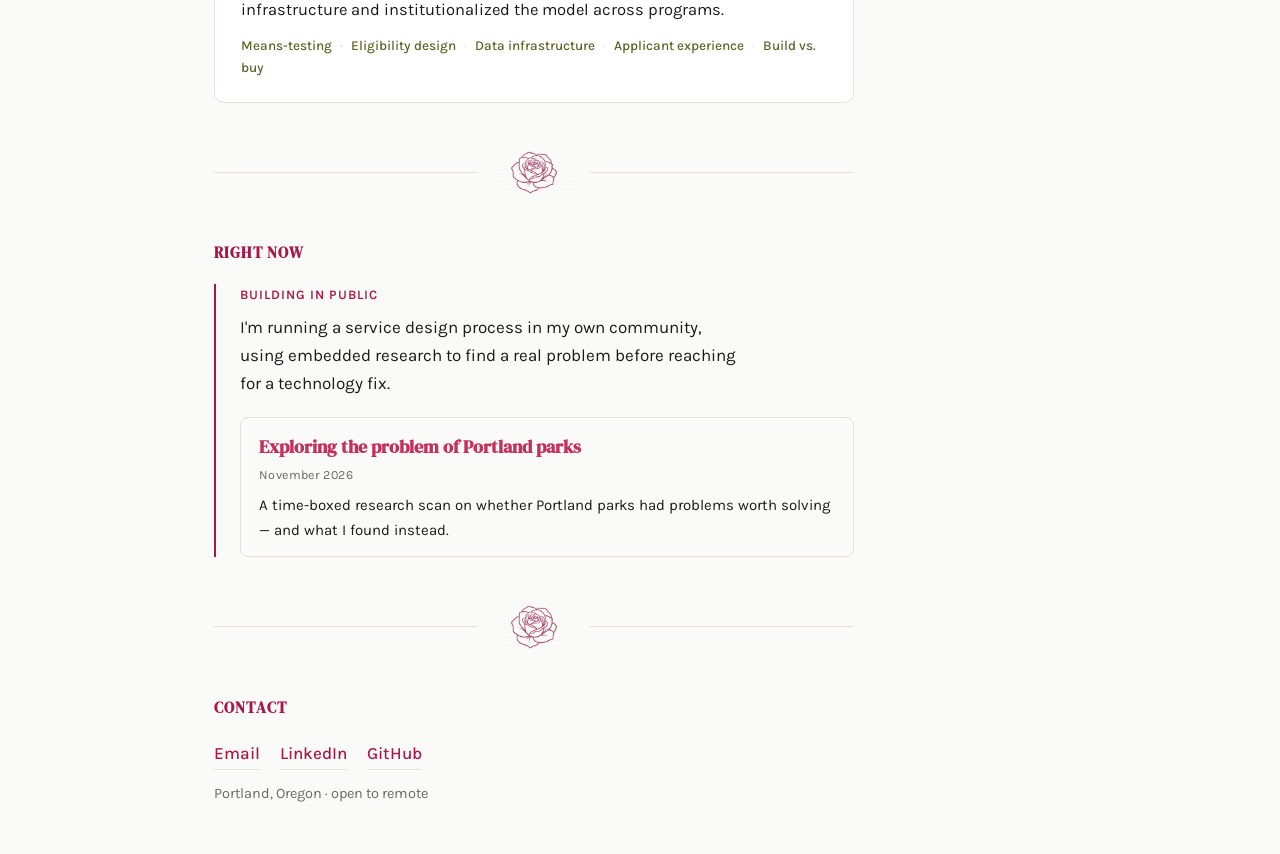
==== commit b2ce2355: "Add post content" ====
--- a/index.html
+++ b/index.html
@@ -99,13 +99,13 @@
       <div class="rule-line"></div>
     </div>
 
-    <!-- Project -->
+    <!-- Building in public -->
     <section id="project" class="section">
       <div class="section-eyebrow">Right now</div>
       <div class="project-block">
         <div class="project-label" id="project-label"></div>
-        <div class="project-title" id="project-title"></div>
-        <div class="project-desc"  id="project-desc"></div>
+        <p class="project-intro" id="project-intro"></p>
+        <div class="post-list" id="post-list"></div>
       </div>
     </section>
 
--- a/css/styles.css
+++ b/css/styles.css
@@ -308,15 +308,50 @@
   font-weight: 600;
 }
 
-.project-title {
-  font-family: var(--font-display);
-  font-weight: 600;
+.project-intro {
+  font-size: 17px;
+  max-width: 500px;
+  color: var(--text);
+  margin-bottom: 20px;
+}
+
+.post-list {
+  display: flex;
+  flex-direction: column;
+  gap: 14px;
+}
+
+.post-item {
+  display: flex;
+  flex-direction: column;
+  gap: 3px;
+  text-decoration: none;
+  padding: 14px 18px;
+  border: 1px solid var(--hairline);
+  border-radius: 8px;
+  transition: border-color 0.2s ease;
+}
+
+.post-item:hover { border-color: var(--accent-1); }
+
+.post-title {
+  font-family: var(--font-display);
+  font-weight: 600;
+  font-size: 18px;
   color: var(--accent-2);
-  font-size: 24px;
-  margin-bottom: 10px;
-}
-
-.project-desc { font-size: 17px; max-width: 500px; color: var(--text); }
+}
+
+.post-meta {
+  font-size: 12.5px;
+  color: var(--text-muted);
+  letter-spacing: 0.03em;
+}
+
+.post-summary {
+  font-size: 15px;
+  color: var(--text);
+  margin-top: 4px;
+}
 
 /* ── Contact section ────────────────────────────────────── */
 .contact-block { max-width: 480px; }
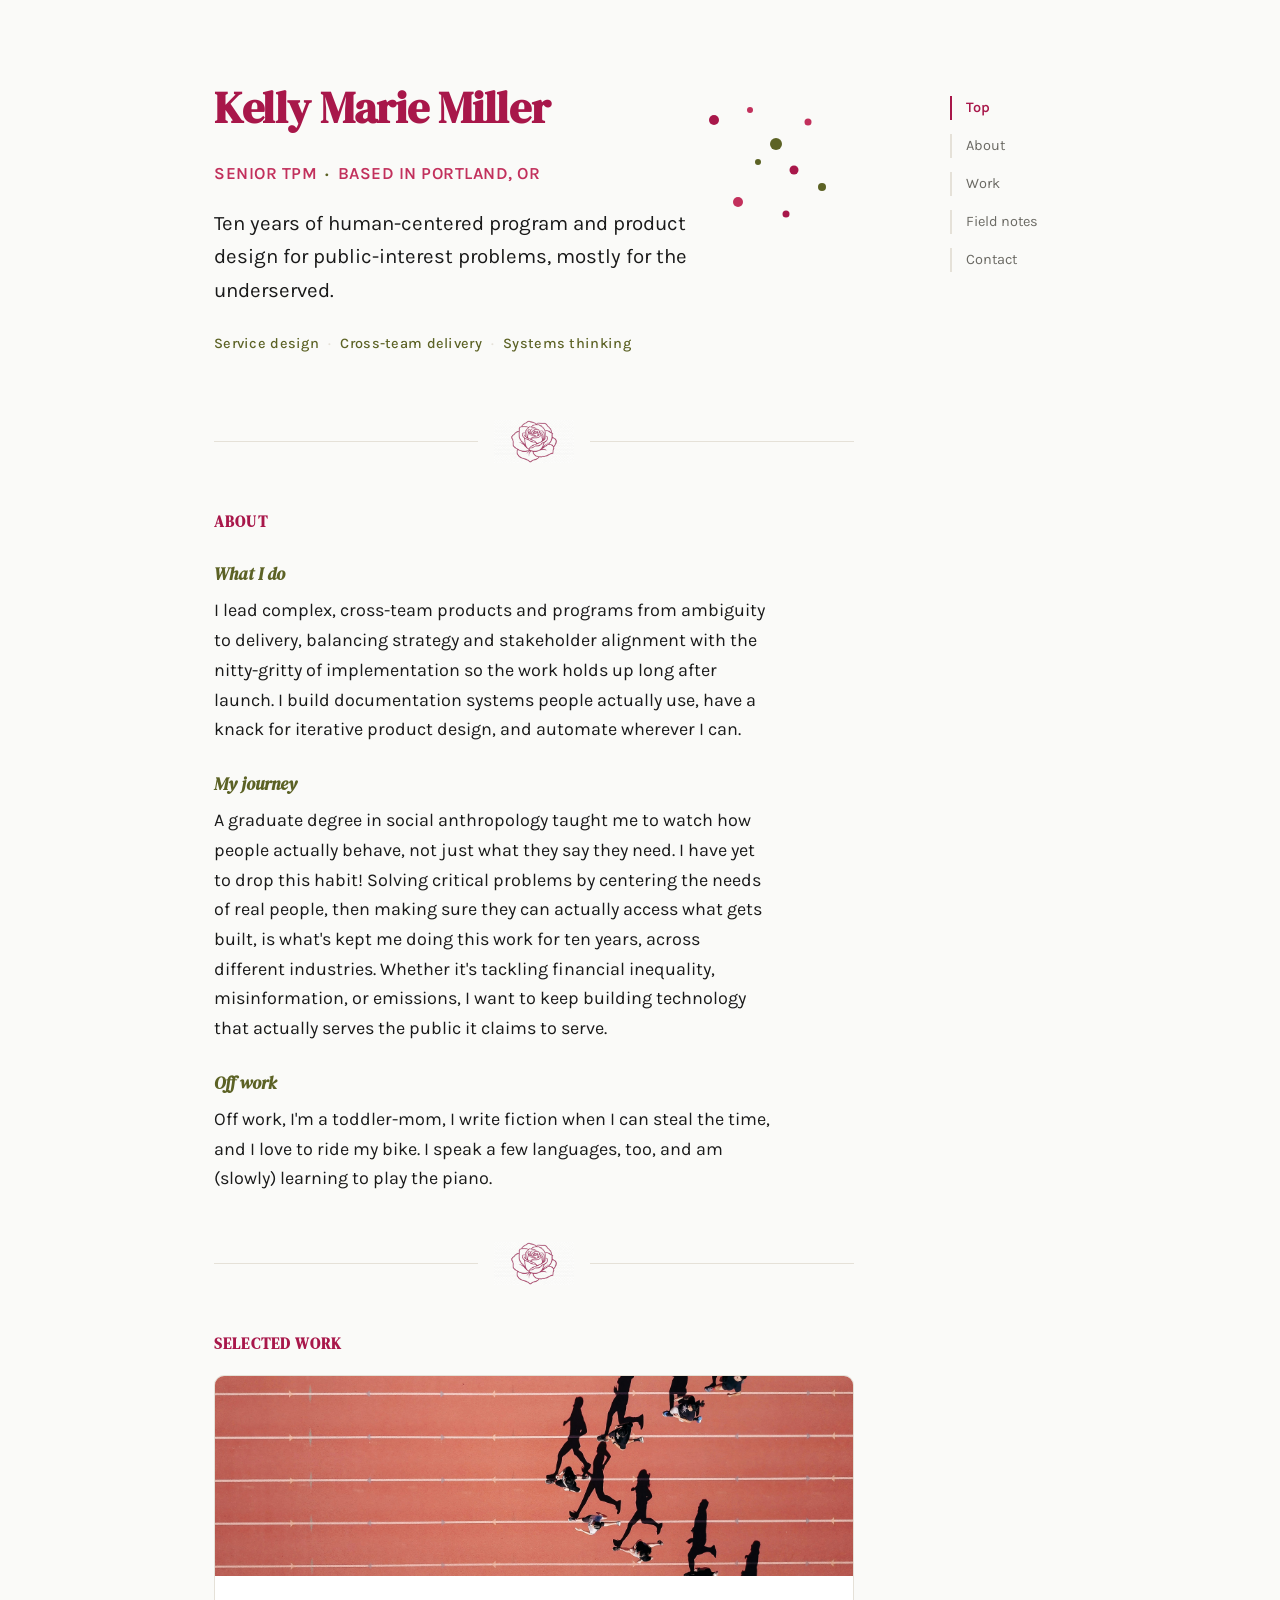
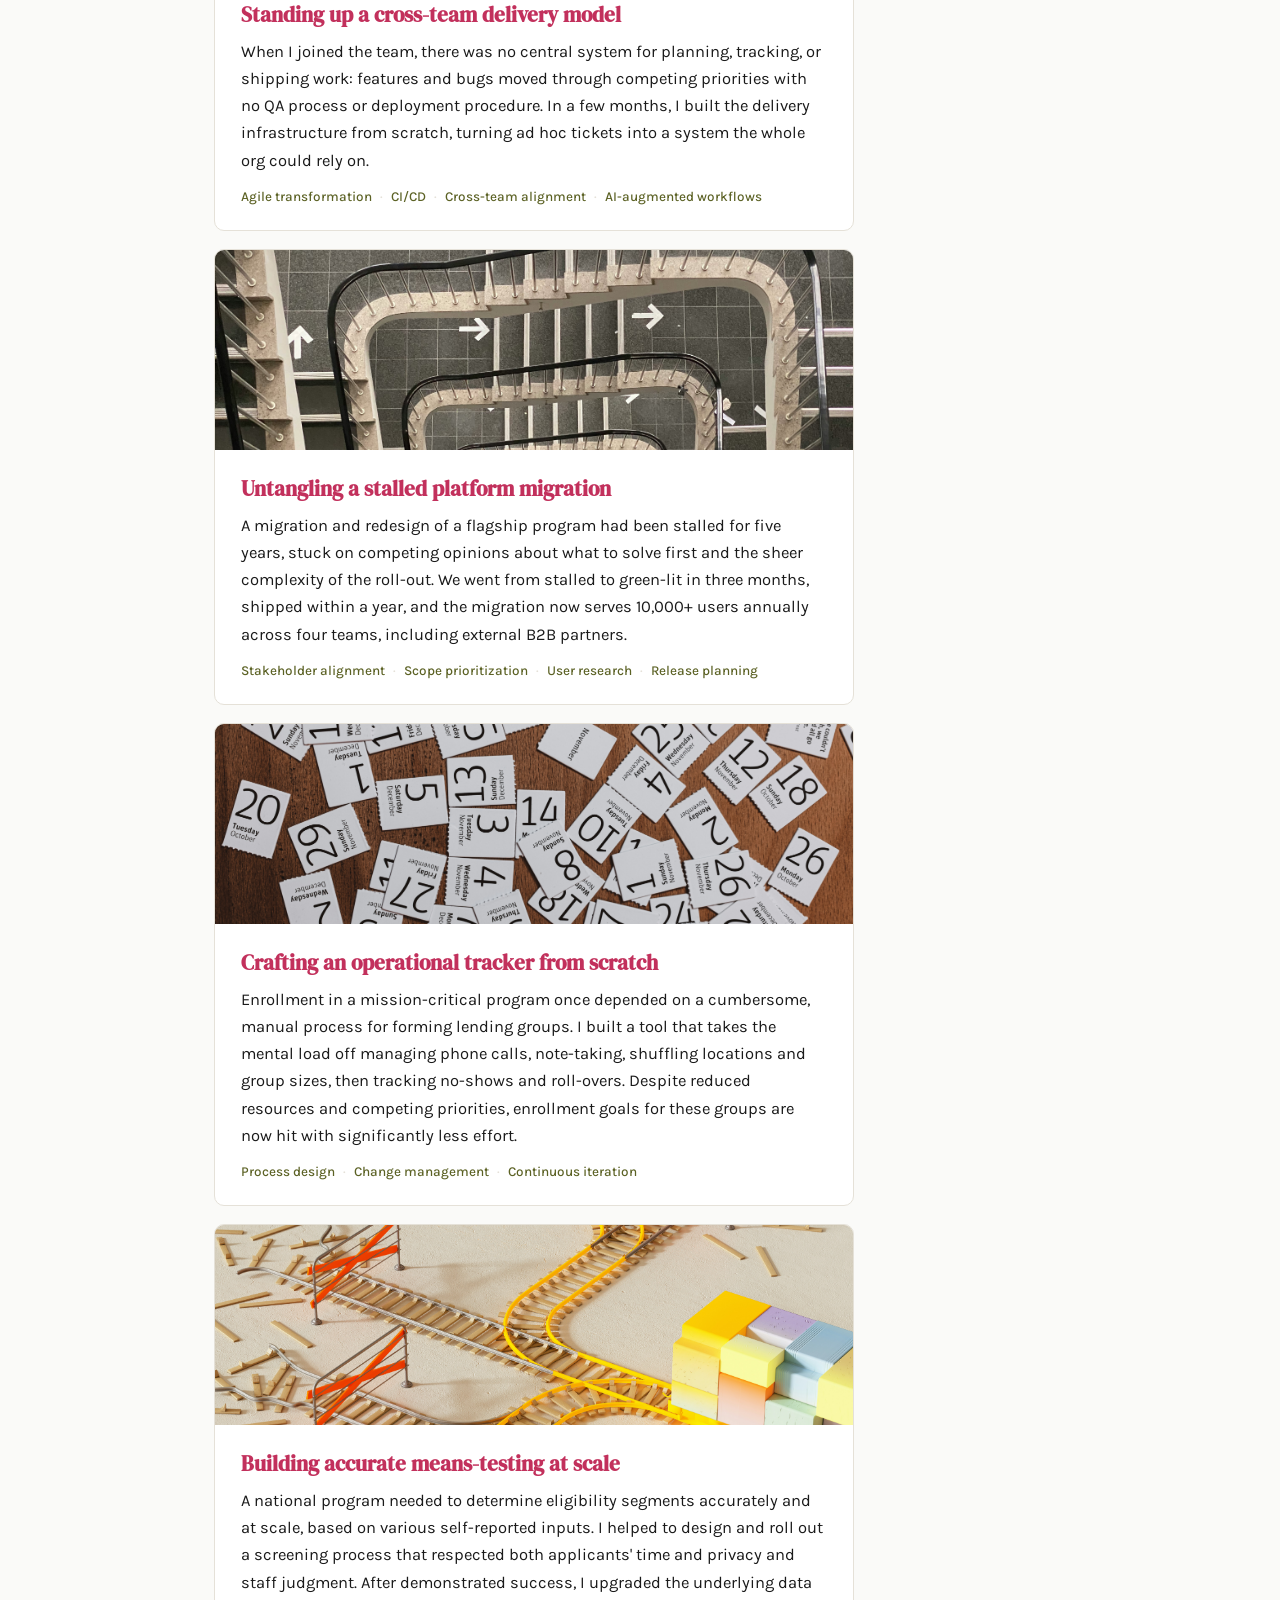
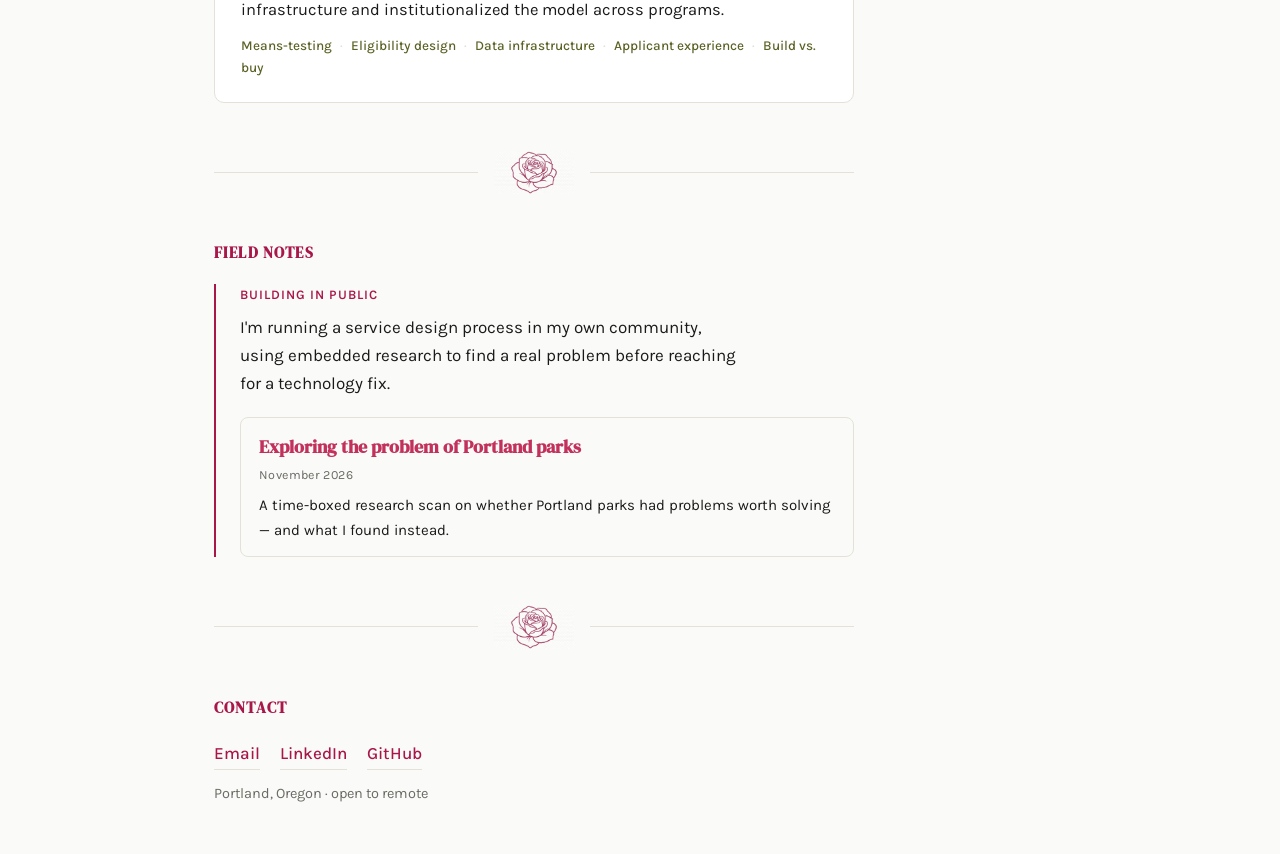
==== commit cfa2038d: "Rename nav element" ====
--- a/index.html
+++ b/index.html
@@ -25,6 +25,7 @@
     <a href="#top"     data-target="top"     class="current">Top</a>
     <a href="#about"   data-target="about">About</a>
     <a href="#work"    data-target="work">Work</a>
+    <a href="#field-notes" data-target="field-notes">Now</a>
     <a href="#contact" data-target="contact">Contact</a>
   </div>
 </nav>
@@ -100,8 +101,8 @@
     </div>
 
     <!-- Building in public -->
-    <section id="project" class="section">
-      <div class="section-eyebrow">Right now</div>
+    <section id="field-notes" class="section">
+      <div class="section-eyebrow">Field notes</div>
       <div class="project-block">
         <div class="project-label" id="project-label"></div>
         <p class="project-intro" id="project-intro"></p>
@@ -137,6 +138,7 @@
       <a href="#top"     data-target="top"     class="current">Top</a>
       <a href="#about"   data-target="about">About</a>
       <a href="#work"    data-target="work">Work</a>
+      <a href="#field-notes" data-target="field-notes">Field notes</a>
       <a href="#contact" data-target="contact">Contact</a>
     </div>
   </nav>
